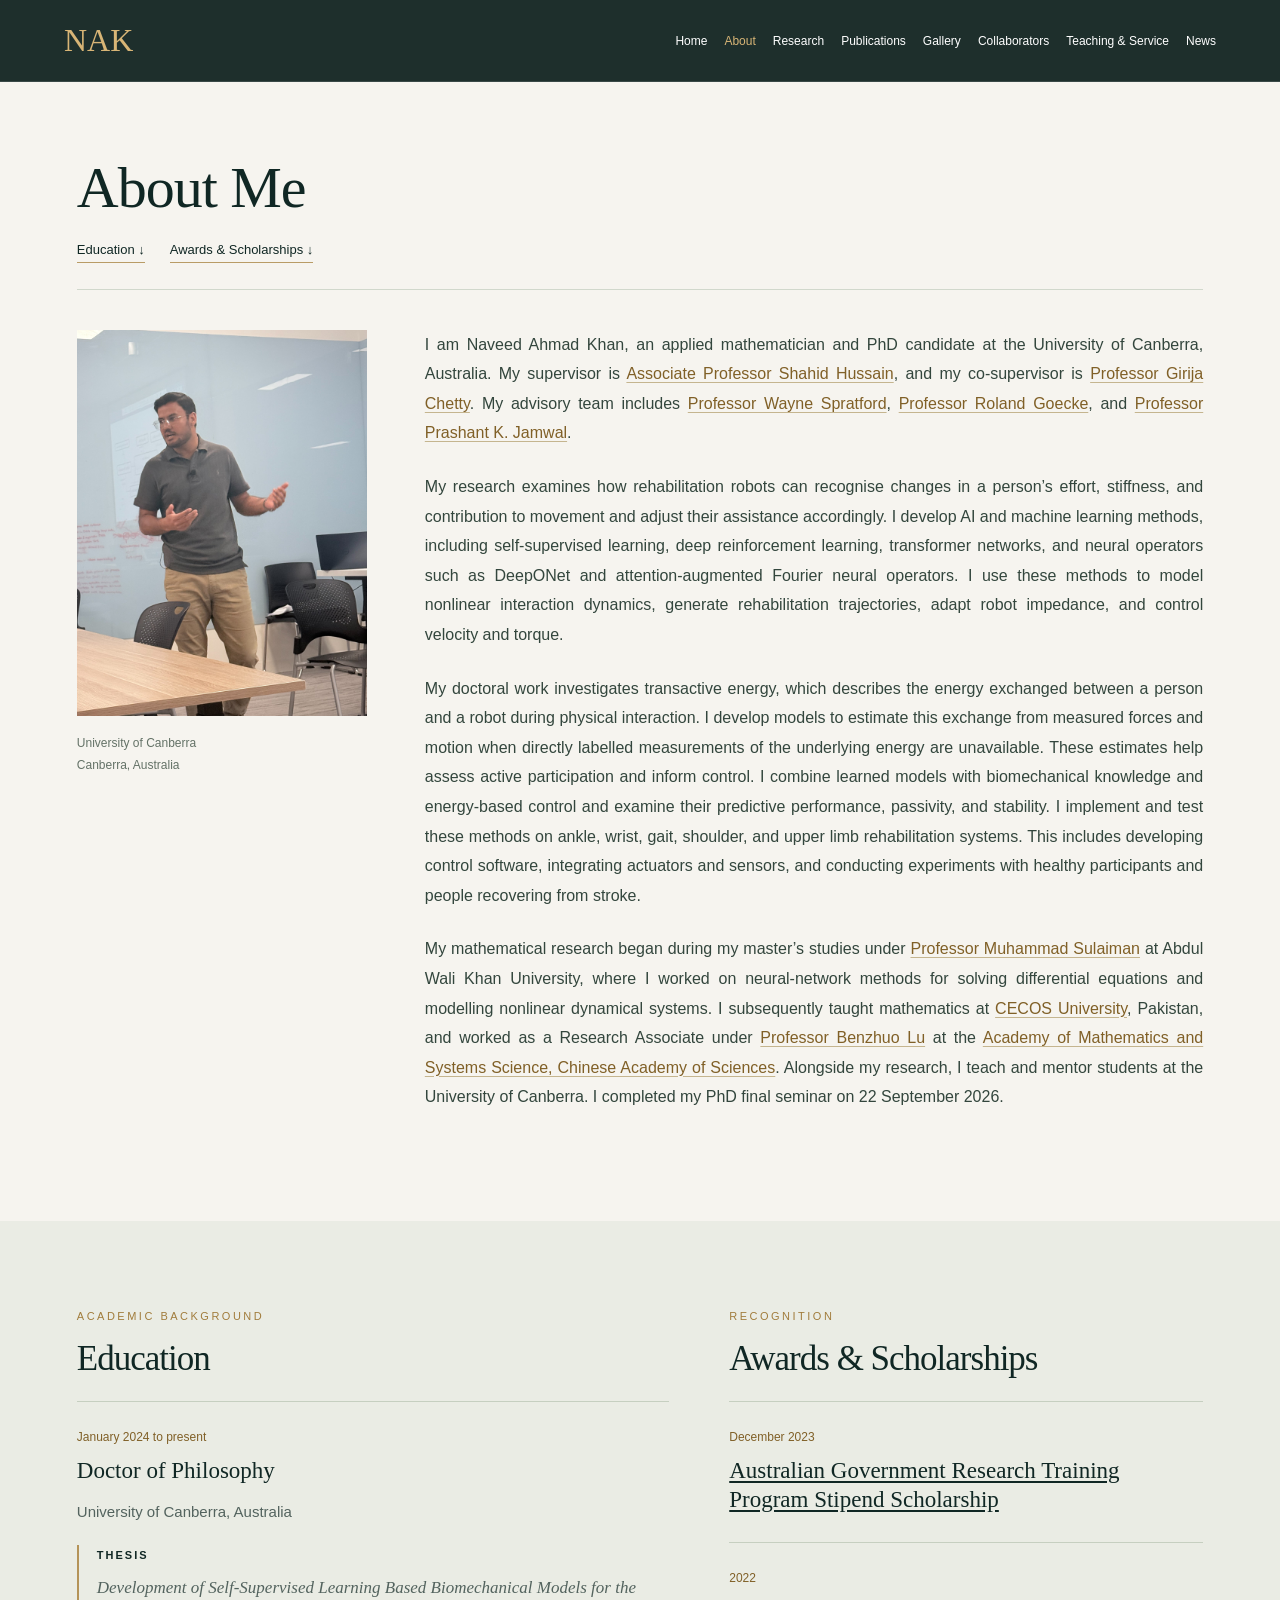
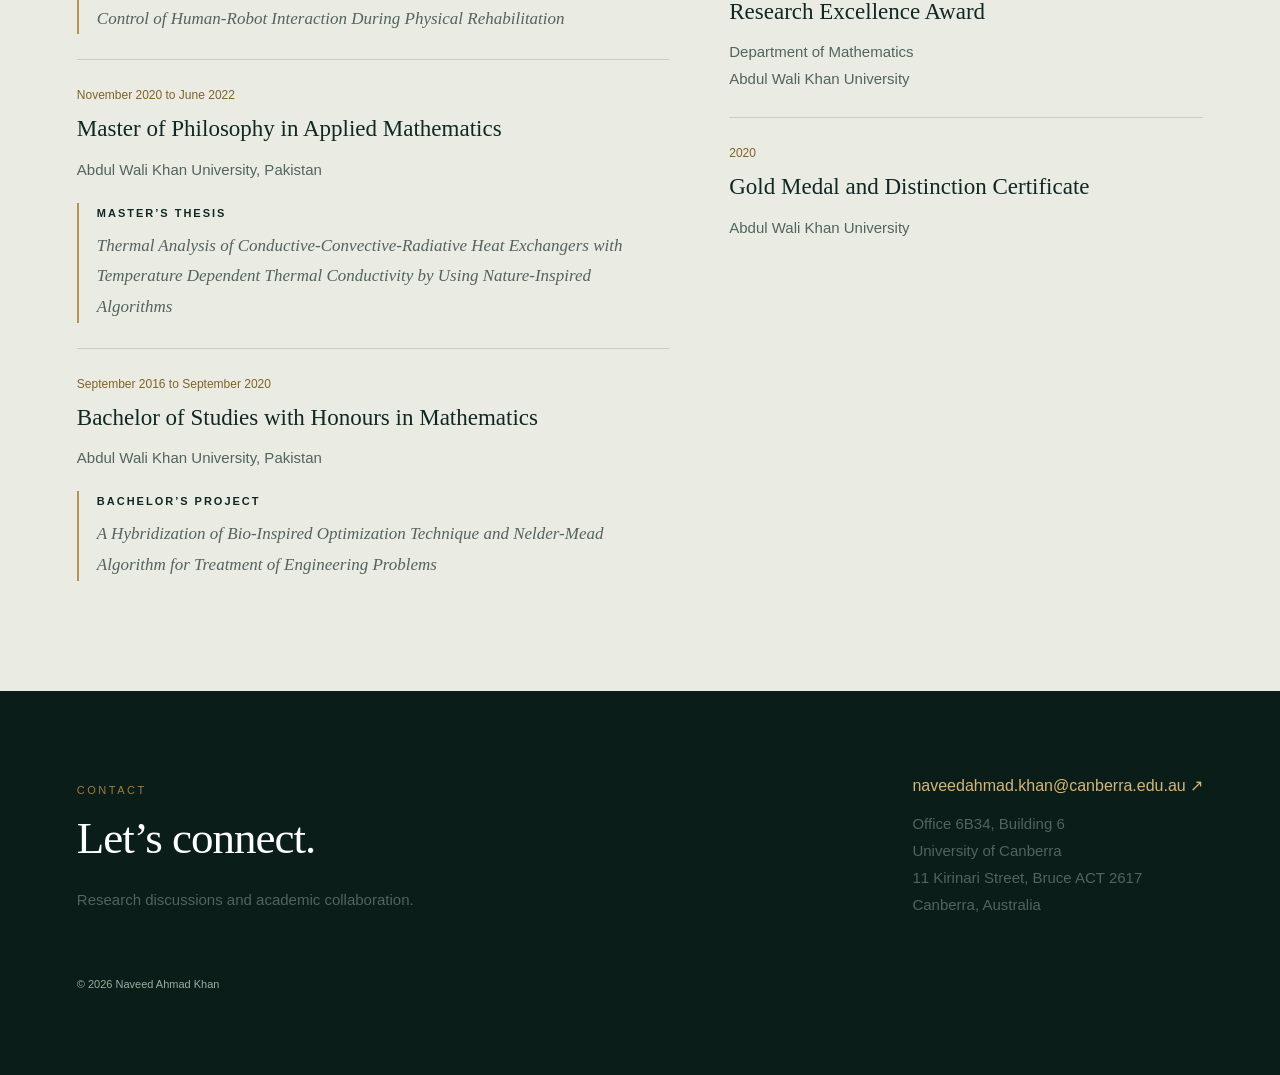
==== about.html @ 16360d7d "Add files via upload Add personal website" ====
<!doctype html><html lang="en"><head><meta charset="utf-8"><meta name="viewport" content="width=device-width,initial-scale=1"><title>Naveed Ahmad Khan | Research</title><style>
:root{--gold:#d8b576;--ink:#102724;--paper:#f6f4ef}*{box-sizing:border-box}html{scroll-behavior:smooth;scroll-padding-top:85px}body{margin:0;background:var(--paper);color:var(--ink);font-family:Arial,sans-serif;min-width:1050px}a{color:inherit;text-decoration:none}button,a{touch-action:manipulation}a:focus-visible,button:focus-visible{outline:3px solid #c4913b;outline-offset:5px}header{height:82px;background:#0e211eee;color:#fff;display:flex;align-items:center;justify-content:space-between;padding:0 5%;position:sticky;top:0;z-index:20;border-bottom:1px solid #ffffff20}.logo{font:32px Georgia;color:var(--gold)}nav{display:flex;gap:17px;font-size:12px}nav a:hover{color:var(--gold)}.hero{height:calc(100vh - 82px);min-height:660px;max-height:980px;position:relative;background:#12221e;overflow:hidden}.slide{position:absolute;width:100%;height:100%;object-fit:contain;opacity:0;transition:opacity 1s}.slide.active{opacity:1}.shade{position:absolute;inset:0;background:linear-gradient(90deg,rgba(5,21,18,.94),rgba(5,21,18,.65) 34%,rgba(5,21,18,.06) 70%),linear-gradient(0deg,rgba(5,21,18,.6),transparent 30%)}.hero-copy{position:absolute;left:6%;top:25%;width:47%;color:#fff}.kicker{font-size:11px;letter-spacing:2.5px;text-transform:uppercase;color:#a17c3c}.hero .kicker{color:var(--gold)}h1{font:clamp(62px,6.3vw,100px)/1.02 Georgia;margin:26px 0 20px;font-weight:normal;letter-spacing:-2px}.role{font-size:14px;color:#e0ddd4}.hero-copy p{max-width:510px;font-size:17px;line-height:1.8;color:#e0e4df}.buttons{display:flex;gap:12px;margin-top:29px}.button{display:inline-block;padding:16px 22px;border:1px solid #bdb7a4;font-size:13px}.primary{background:var(--gold);border-color:var(--gold);color:#14251e}.quick{display:flex;gap:17px;font-size:12px;margin-top:25px;color:#ddd9ce}.controls{position:absolute;bottom:30px;left:6%;right:6%;display:flex;align-items:center;gap:11px;color:white}.controls button{border:1px solid #ffffff66;background:#10272388;color:white;padding:10px 15px;cursor:pointer}.count{font-size:12px;letter-spacing:2px;margin-left:8px}.scroll{margin-left:auto;font-size:11px;letter-spacing:2px}.wrap{max-width:1320px;margin:auto;padding:85px 6%}h2{font:44px/1.15 Georgia;font-weight:normal;letter-spacing:-1px;margin:15px 0 22px}h3{font:25px/1.25 Georgia;font-weight:normal;margin:12px 0}p{line-height:1.8;font-size:15px;color:#53635e}.intro-grid{display:grid;grid-template-columns:1fr 1.3fr;gap:80px;border-bottom:1px solid #d8ddd4;padding-bottom:50px}.text-link{font-size:13px;border-bottom:1px solid #b99c66;padding-bottom:5px}.section-head{display:flex;justify-content:space-between;align-items:end;margin-bottom:30px}.section-head h2{margin-bottom:0}.research-grid{display:grid;grid-template-columns:repeat(3,1fr);gap:30px}.research-card{border-top:1px solid #afbaad;padding-top:25px}.num{color:#9f7b3a;font-size:12px;letter-spacing:2px}.tags{font-size:11px;line-height:2;color:#6e7b6f;margin:18px 0}.dark{background:#102722;color:#f6f4ef}.dark p{color:#b9c9c0}.pub{display:grid;grid-template-columns:70px 1fr 120px;gap:24px;padding:27px 0;border-top:1px solid #ffffff27}.pub h3{font-size:23px;margin:0 0 9px}.pub small{color:#b2c3b7}.year{font:24px Georgia;color:var(--gold)}.pub a:last-child{font-size:12px;color:var(--gold);align-self:center}.news-grid{display:grid;grid-template-columns:repeat(3,1fr);gap:35px}.news-item{border-top:2px solid #c6ac7b;padding-top:20px}.news-item time{font-size:11px;color:#8c6a36;letter-spacing:2px}.news-item h3{font-size:23px}.gallery{display:grid;grid-template-columns:repeat(3,1fr);gap:16px}.gallery button{padding:0;border:0;cursor:pointer;background:#102722}.gallery img{display:block;width:100%;aspect-ratio:16/9;object-fit:contain}.muted{background:#eaece4}.two-col{display:grid;grid-template-columns:1fr 1fr;gap:70px}ul{padding-left:20px;color:#53635e;line-height:2;font-size:14px}footer{background:#0a1d18;color:#fff}.footer-row{display:flex;justify-content:space-between;align-items:center}.footer-row h2{font-size:45px}.footer-row a{color:var(--gold)}.fine{font-size:11px;color:#9aaea1;margin-top:45px}dialog{padding:12px;background:#102722;border:1px solid #d8b576;max-width:90vw;color:white}dialog::backdrop{background:#000c}dialog img{max-width:85vw;max-height:80vh;display:block}dialog button{float:right;padding:10px;margin-bottom:8px;cursor:pointer}@media(prefers-reduced-motion:reduce){html{scroll-behavior:auto}.slide{transition:none}}
.news-list article{display:grid;grid-template-columns:190px 1fr;gap:30px;align-items:baseline;padding:22px 0;border-top:1px solid #d7dbd1}.news-list time{font-size:13px;color:#8a6b39}.news-list p{margin:0;color:#253e35;font-size:16px}.quick{flex-wrap:wrap;max-width:560px;row-gap:14px}.hero-copy h1{margin-top:0}.pub h3{font-size:22px}.about-wrap{padding-top:58px}.about-title{border-bottom:1px solid #d1d8cc;padding-bottom:26px;margin-bottom:40px}.about-title h2{font-size:58px;margin-bottom:10px}.about-title p{margin:0}.about-layout{display:grid;grid-template-columns:290px 1fr;gap:58px}.portrait{width:100%;height:auto;display:block}.portrait-caption{font-size:12px;line-height:1.8;color:#647267;padding:17px 0 25px}.biography p{font-size:16px;line-height:1.85;margin:0 0 24px;color:#33463d}.biography a{color:#806027;text-decoration:underline;text-decoration-color:#c5b58f;text-underline-offset:3px}.credentials{display:grid;grid-template-columns:1.25fr 1fr;gap:80px}.credentials h2{font-size:35px}.qualification{border-top:1px solid #c6cfc0;padding:25px 0 15px}.qualification time{font-size:12px;color:#806027}.qualification h3{font-size:23px}.qualification p{margin:10px 0}.thesis{border-left:2px solid #b49358;padding-left:18px;margin-top:20px}.thesis strong{font-size:11px;text-transform:uppercase;letter-spacing:2px}.thesis p{font-style:italic;font-family:Georgia;font-size:17px}.biography p{text-align:justify;hyphens:auto}.about-jump{display:flex;gap:25px;margin-top:20px;font-size:13px}.about-jump a{border-bottom:1px solid #b99c66;padding-bottom:5px}.credentials{gap:60px}.qualification p{text-align:left}</style></head><body><header><a href="index.html" class="logo" aria-label="Home">NAK</a><nav><a href="index.html">Home</a><a aria-current="page" style="color:#d8b576" href="about.html">About</a><a href="research.html">Research</a><a href="publications.html">Publications</a><a href="gallery.html">Gallery</a><a href="collaborators.html">Collaborators</a><a href="teaching.html">Teaching & Service</a><a href="news.html">News</a></nav></header><main><section class="wrap about-wrap"><div class="about-title"><h2>About Me</h2><div class="about-jump"><a href="#education">Education ↓</a><a href="#awards">Awards &amp; Scholarships ↓</a></div></div><div class="about-layout"><aside><img class="portrait" src="[data-uri]" alt="Naveed Ahmad Khan giving a presentation"><div class="portrait-caption">University of Canberra<br>Canberra, Australia</div></aside><div class="biography"><p>I am Naveed Ahmad Khan, an applied mathematician and PhD candidate at the University of Canberra, Australia. My supervisor is <a href="https://researchprofiles.canberra.edu.au/en/persons/shahid-hussain/">Associate Professor Shahid Hussain</a>, and my co-supervisor is <a href="https://researchprofiles.canberra.edu.au/en/persons/girija-chetty/">Professor Girija Chetty</a>. My advisory team includes <a href="https://researchprofiles.canberra.edu.au/en/persons/wayne-spratford/">Professor Wayne Spratford</a>, <a href="https://rolandgoecke.net/research/">Professor Roland Goecke</a>, and <a href="https://research.nu.edu.kz/en/persons/prashant-jamwal/">Professor Prashant K. Jamwal</a>.</p>
<p>My research examines how rehabilitation robots can recognise changes in a person’s effort, stiffness, and contribution to movement and adjust their assistance accordingly. I develop AI and machine learning methods, including self-supervised learning, deep reinforcement learning, transformer networks, and neural operators such as DeepONet and attention-augmented Fourier neural operators. I use these methods to model nonlinear interaction dynamics, generate rehabilitation trajectories, adapt robot impedance, and control velocity and torque.</p>
<p>My doctoral work investigates transactive energy, which describes the energy exchanged between a person and a robot during physical interaction. I develop models to estimate this exchange from measured forces and motion when directly labelled measurements of the underlying energy are unavailable. These estimates help assess active participation and inform control. I combine learned models with biomechanical knowledge and energy-based control and examine their predictive performance, passivity, and stability. I implement and test these methods on ankle, wrist, gait, shoulder, and upper limb rehabilitation systems. This includes developing control software, integrating actuators and sensors, and conducting experiments with healthy participants and people recovering from stroke.</p>
<p>My mathematical research began during my master’s studies under <a href="https://scholar.google.com/citations?user=Ikq95ogAAAAJ&amp;hl=en" target="_blank" rel="noopener">Professor Muhammad Sulaiman</a> at Abdul Wali Khan University, where I worked on neural-network methods for solving differential equations and modelling nonlinear dynamical systems. I subsequently taught mathematics at <a href="https://cecos.edu.pk/">CECOS University</a>, Pakistan, and worked as a Research Associate under <a href="https://lsec.cc.ac.cn/~lubz/index-Eng.html">Professor Benzhuo Lu</a> at the <a href="https://english.amss.cas.cn/">Academy of Mathematics and Systems Science, Chinese Academy of Sciences</a>. Alongside my research, I teach and mentor students at the University of Canberra. I completed my PhD final seminar on 22 September 2026.</p></div></div></section>
<section class="muted"><div class="wrap credentials"><div><span class="kicker">Academic background</span><h2 id="education">Education</h2><article class="qualification"><time>January 2024 to present</time><h3>Doctor of Philosophy</h3><p>University of Canberra, Australia</p><div class="thesis"><strong>Thesis</strong><p>Development of Self-Supervised Learning Based Biomechanical Models for the Control of Human-Robot Interaction During Physical Rehabilitation</p></div></article><article class="qualification"><time>November 2020 to June 2022</time><h3>Master of Philosophy in Applied Mathematics</h3><p>Abdul Wali Khan University, Pakistan</p><div class="thesis"><strong>Master’s thesis</strong><p>Thermal Analysis of Conductive-Convective-Radiative Heat Exchangers with Temperature Dependent Thermal Conductivity by Using Nature-Inspired Algorithms</p></div></article><article class="qualification"><time>September 2016 to September 2020</time><h3>Bachelor of Studies with Honours in Mathematics</h3><p>Abdul Wali Khan University, Pakistan</p><div class="thesis"><strong>Bachelor’s project</strong><p>A Hybridization of Bio-Inspired Optimization Technique and Nelder-Mead Algorithm for Treatment of Engineering Problems</p></div></article></div><div><span class="kicker">Recognition</span><h2 id="awards">Awards &amp; Scholarships</h2><article class="qualification"><time>December 2023</time><h3><a href="https://www.education.gov.au/research-block-grants/research-training-program" target="_blank" rel="noopener" style="text-decoration:underline;text-underline-offset:3px">Australian Government Research Training Program Stipend Scholarship</a></h3></article><article class="qualification"><time>2022</time><h3>Research Excellence Award</h3><p>Department of Mathematics<br>Abdul Wali Khan University</p></article><article class="qualification"><time>2020</time><h3>Gold Medal and Distinction Certificate</h3><p>Abdul Wali Khan University</p></article></div></div></section></main><footer id="contact"><div class="wrap"><div class="footer-row"><div><span class="kicker">Contact</span><h2>Let’s connect.</h2><p>Research discussions and academic collaboration.</p></div><div><a href="mailto:naveedahmad.khan@canberra.edu.au">naveedahmad.khan@canberra.edu.au ↗</a><p>Office 6B34, Building 6<br>University of Canberra<br>11 Kirinari Street, Bruce ACT 2617<br>Canberra, Australia</p></div></div><div class="fine">© 2026 Naveed Ahmad Khan</div></div></footer><dialog id="lightbox"><button id="close">Close ×</button><img id="large" alt="Enlarged research photograph"></dialog><script>
const slides=[...document.querySelectorAll('.slide')];if(slides.length){let current=0;let stopped=matchMedia('(prefers-reduced-motion: reduce)').matches;const pause=document.querySelector('#pause');pause.textContent=stopped?'Play':'Pause';function show(n){slides[current].classList.remove('active');current=(n+slides.length)%slides.length;slides[current].classList.add('active');document.querySelector('#count').textContent=String(current+1).padStart(2,'0')+' / 06'}let timer;function reset(){clearInterval(timer);timer=setInterval(()=>{if(!stopped&&!document.hidden)show(current+1)},6000)}reset();pause.onclick=()=>{stopped=!stopped;pause.textContent=stopped?'Play':'Pause';reset()};document.querySelector('#next').onclick=()=>{show(current+1);reset()};document.querySelector('#prev').onclick=()=>{show(current-1);reset()};}const box=document.querySelector('#lightbox');document.querySelectorAll('.photo').forEach(b=>b.onclick=()=>{document.querySelector('#large').src=b.querySelector('img').src;box.showModal()});document.querySelector('#close').onclick=()=>box.close();box.onclick=e=>{if(e.target===box)box.close()};
</script></body></html>
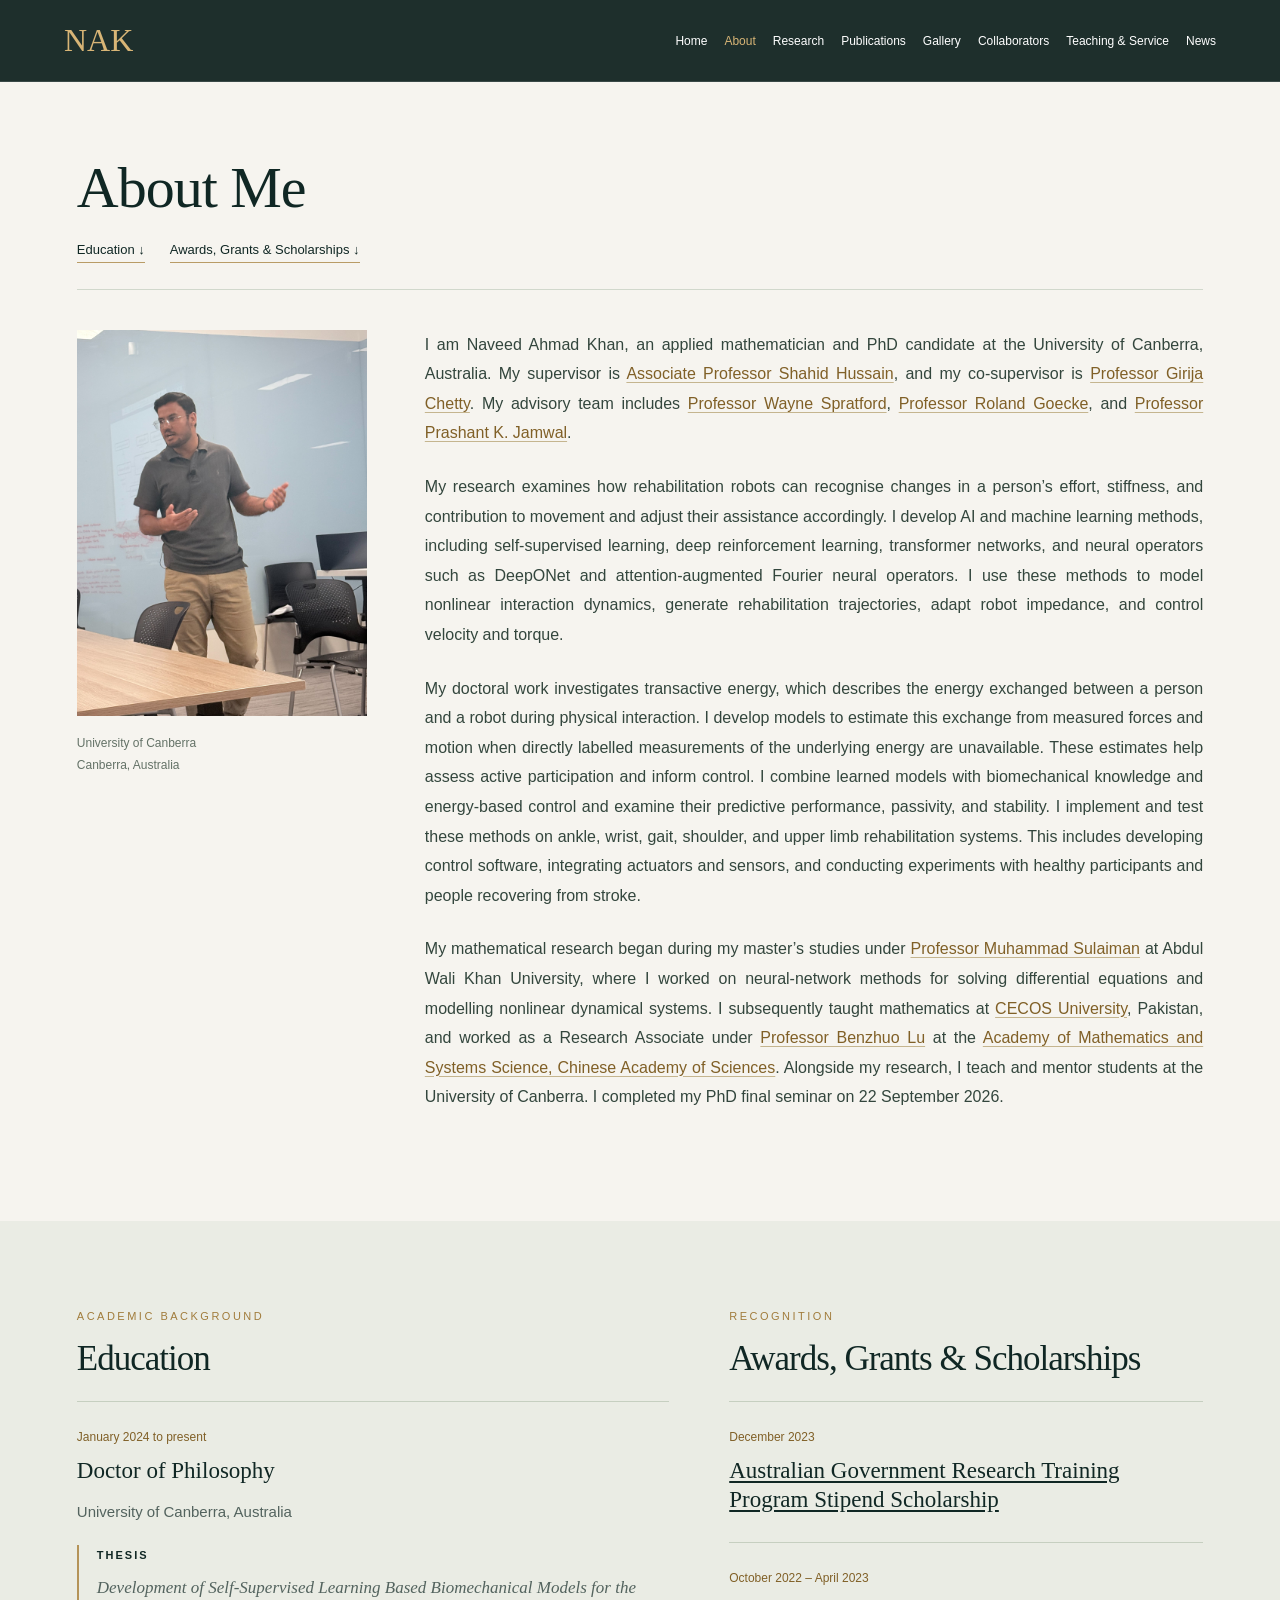
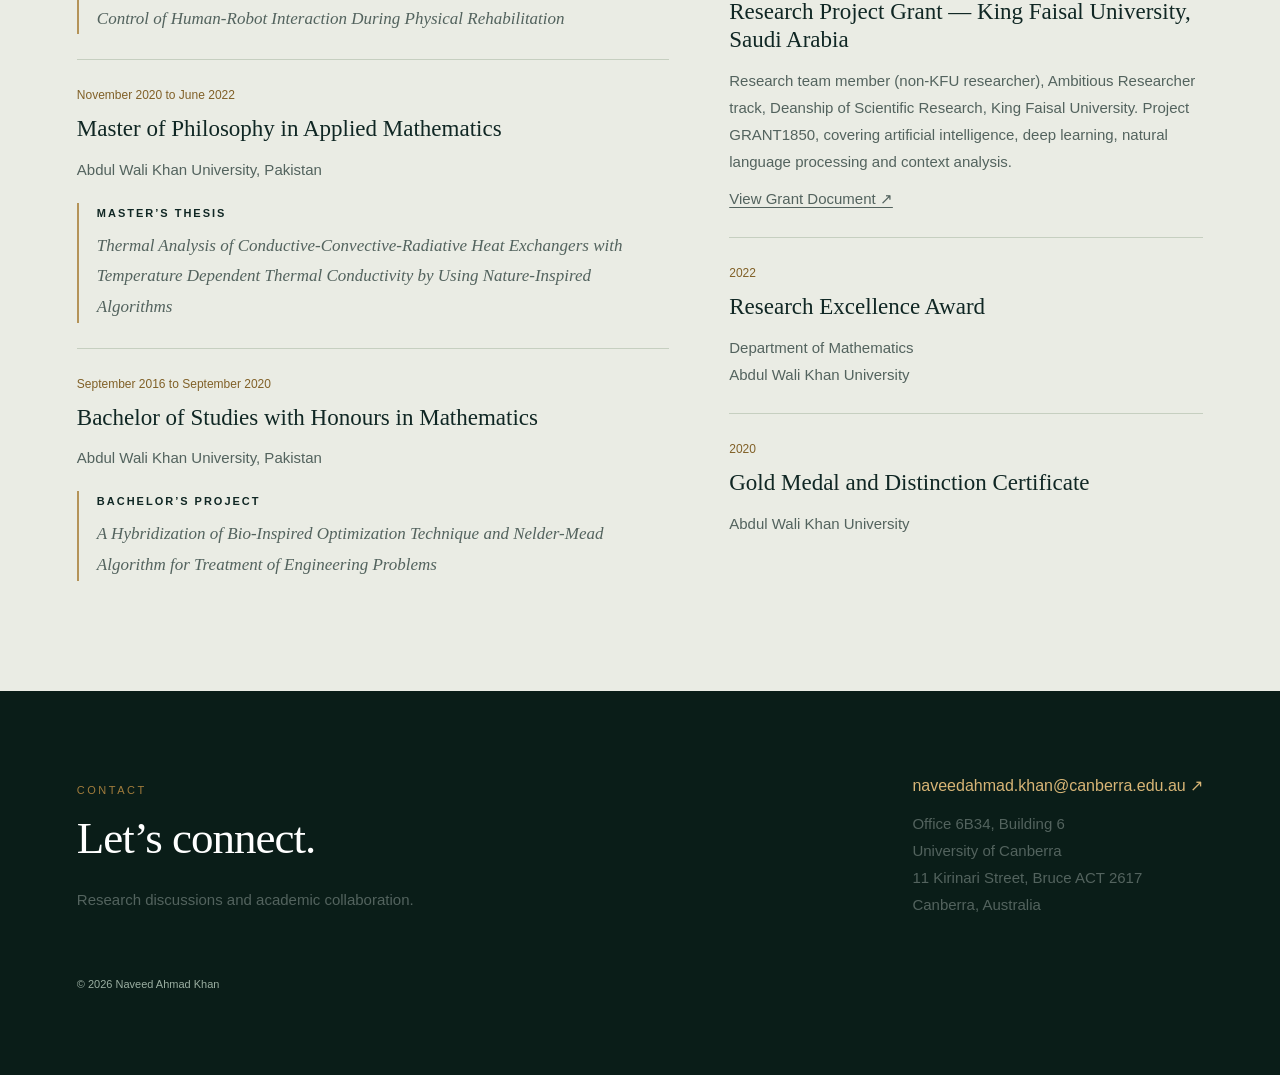
==== commit 2d7f8275: "Add research grant to academic website" ====
--- a/about.html
+++ b/about.html
@@ -1,9 +1,10 @@
-<!doctype html><html lang="en"><head><meta charset="utf-8"><meta name="viewport" content="width=device-width,initial-scale=1"><title>Naveed Ahmad Khan | Research</title><style>
+<!DOCTYPE html>
+<html lang="en"><head><meta charset="utf-8"/><meta content="width=device-width,initial-scale=1" name="viewport"/><title>Naveed Ahmad Khan | Research</title><style>
 :root{--gold:#d8b576;--ink:#102724;--paper:#f6f4ef}*{box-sizing:border-box}html{scroll-behavior:smooth;scroll-padding-top:85px}body{margin:0;background:var(--paper);color:var(--ink);font-family:Arial,sans-serif;min-width:1050px}a{color:inherit;text-decoration:none}button,a{touch-action:manipulation}a:focus-visible,button:focus-visible{outline:3px solid #c4913b;outline-offset:5px}header{height:82px;background:#0e211eee;color:#fff;display:flex;align-items:center;justify-content:space-between;padding:0 5%;position:sticky;top:0;z-index:20;border-bottom:1px solid #ffffff20}.logo{font:32px Georgia;color:var(--gold)}nav{display:flex;gap:17px;font-size:12px}nav a:hover{color:var(--gold)}.hero{height:calc(100vh - 82px);min-height:660px;max-height:980px;position:relative;background:#12221e;overflow:hidden}.slide{position:absolute;width:100%;height:100%;object-fit:contain;opacity:0;transition:opacity 1s}.slide.active{opacity:1}.shade{position:absolute;inset:0;background:linear-gradient(90deg,rgba(5,21,18,.94),rgba(5,21,18,.65) 34%,rgba(5,21,18,.06) 70%),linear-gradient(0deg,rgba(5,21,18,.6),transparent 30%)}.hero-copy{position:absolute;left:6%;top:25%;width:47%;color:#fff}.kicker{font-size:11px;letter-spacing:2.5px;text-transform:uppercase;color:#a17c3c}.hero .kicker{color:var(--gold)}h1{font:clamp(62px,6.3vw,100px)/1.02 Georgia;margin:26px 0 20px;font-weight:normal;letter-spacing:-2px}.role{font-size:14px;color:#e0ddd4}.hero-copy p{max-width:510px;font-size:17px;line-height:1.8;color:#e0e4df}.buttons{display:flex;gap:12px;margin-top:29px}.button{display:inline-block;padding:16px 22px;border:1px solid #bdb7a4;font-size:13px}.primary{background:var(--gold);border-color:var(--gold);color:#14251e}.quick{display:flex;gap:17px;font-size:12px;margin-top:25px;color:#ddd9ce}.controls{position:absolute;bottom:30px;left:6%;right:6%;display:flex;align-items:center;gap:11px;color:white}.controls button{border:1px solid #ffffff66;background:#10272388;color:white;padding:10px 15px;cursor:pointer}.count{font-size:12px;letter-spacing:2px;margin-left:8px}.scroll{margin-left:auto;font-size:11px;letter-spacing:2px}.wrap{max-width:1320px;margin:auto;padding:85px 6%}h2{font:44px/1.15 Georgia;font-weight:normal;letter-spacing:-1px;margin:15px 0 22px}h3{font:25px/1.25 Georgia;font-weight:normal;margin:12px 0}p{line-height:1.8;font-size:15px;color:#53635e}.intro-grid{display:grid;grid-template-columns:1fr 1.3fr;gap:80px;border-bottom:1px solid #d8ddd4;padding-bottom:50px}.text-link{font-size:13px;border-bottom:1px solid #b99c66;padding-bottom:5px}.section-head{display:flex;justify-content:space-between;align-items:end;margin-bottom:30px}.section-head h2{margin-bottom:0}.research-grid{display:grid;grid-template-columns:repeat(3,1fr);gap:30px}.research-card{border-top:1px solid #afbaad;padding-top:25px}.num{color:#9f7b3a;font-size:12px;letter-spacing:2px}.tags{font-size:11px;line-height:2;color:#6e7b6f;margin:18px 0}.dark{background:#102722;color:#f6f4ef}.dark p{color:#b9c9c0}.pub{display:grid;grid-template-columns:70px 1fr 120px;gap:24px;padding:27px 0;border-top:1px solid #ffffff27}.pub h3{font-size:23px;margin:0 0 9px}.pub small{color:#b2c3b7}.year{font:24px Georgia;color:var(--gold)}.pub a:last-child{font-size:12px;color:var(--gold);align-self:center}.news-grid{display:grid;grid-template-columns:repeat(3,1fr);gap:35px}.news-item{border-top:2px solid #c6ac7b;padding-top:20px}.news-item time{font-size:11px;color:#8c6a36;letter-spacing:2px}.news-item h3{font-size:23px}.gallery{display:grid;grid-template-columns:repeat(3,1fr);gap:16px}.gallery button{padding:0;border:0;cursor:pointer;background:#102722}.gallery img{display:block;width:100%;aspect-ratio:16/9;object-fit:contain}.muted{background:#eaece4}.two-col{display:grid;grid-template-columns:1fr 1fr;gap:70px}ul{padding-left:20px;color:#53635e;line-height:2;font-size:14px}footer{background:#0a1d18;color:#fff}.footer-row{display:flex;justify-content:space-between;align-items:center}.footer-row h2{font-size:45px}.footer-row a{color:var(--gold)}.fine{font-size:11px;color:#9aaea1;margin-top:45px}dialog{padding:12px;background:#102722;border:1px solid #d8b576;max-width:90vw;color:white}dialog::backdrop{background:#000c}dialog img{max-width:85vw;max-height:80vh;display:block}dialog button{float:right;padding:10px;margin-bottom:8px;cursor:pointer}@media(prefers-reduced-motion:reduce){html{scroll-behavior:auto}.slide{transition:none}}
-.news-list article{display:grid;grid-template-columns:190px 1fr;gap:30px;align-items:baseline;padding:22px 0;border-top:1px solid #d7dbd1}.news-list time{font-size:13px;color:#8a6b39}.news-list p{margin:0;color:#253e35;font-size:16px}.quick{flex-wrap:wrap;max-width:560px;row-gap:14px}.hero-copy h1{margin-top:0}.pub h3{font-size:22px}.about-wrap{padding-top:58px}.about-title{border-bottom:1px solid #d1d8cc;padding-bottom:26px;margin-bottom:40px}.about-title h2{font-size:58px;margin-bottom:10px}.about-title p{margin:0}.about-layout{display:grid;grid-template-columns:290px 1fr;gap:58px}.portrait{width:100%;height:auto;display:block}.portrait-caption{font-size:12px;line-height:1.8;color:#647267;padding:17px 0 25px}.biography p{font-size:16px;line-height:1.85;margin:0 0 24px;color:#33463d}.biography a{color:#806027;text-decoration:underline;text-decoration-color:#c5b58f;text-underline-offset:3px}.credentials{display:grid;grid-template-columns:1.25fr 1fr;gap:80px}.credentials h2{font-size:35px}.qualification{border-top:1px solid #c6cfc0;padding:25px 0 15px}.qualification time{font-size:12px;color:#806027}.qualification h3{font-size:23px}.qualification p{margin:10px 0}.thesis{border-left:2px solid #b49358;padding-left:18px;margin-top:20px}.thesis strong{font-size:11px;text-transform:uppercase;letter-spacing:2px}.thesis p{font-style:italic;font-family:Georgia;font-size:17px}.biography p{text-align:justify;hyphens:auto}.about-jump{display:flex;gap:25px;margin-top:20px;font-size:13px}.about-jump a{border-bottom:1px solid #b99c66;padding-bottom:5px}.credentials{gap:60px}.qualification p{text-align:left}</style></head><body><header><a href="index.html" class="logo" aria-label="Home">NAK</a><nav><a href="index.html">Home</a><a aria-current="page" style="color:#d8b576" href="about.html">About</a><a href="research.html">Research</a><a href="publications.html">Publications</a><a href="gallery.html">Gallery</a><a href="collaborators.html">Collaborators</a><a href="teaching.html">Teaching & Service</a><a href="news.html">News</a></nav></header><main><section class="wrap about-wrap"><div class="about-title"><h2>About Me</h2><div class="about-jump"><a href="#education">Education ↓</a><a href="#awards">Awards &amp; Scholarships ↓</a></div></div><div class="about-layout"><aside><img class="portrait" src="[data-uri]